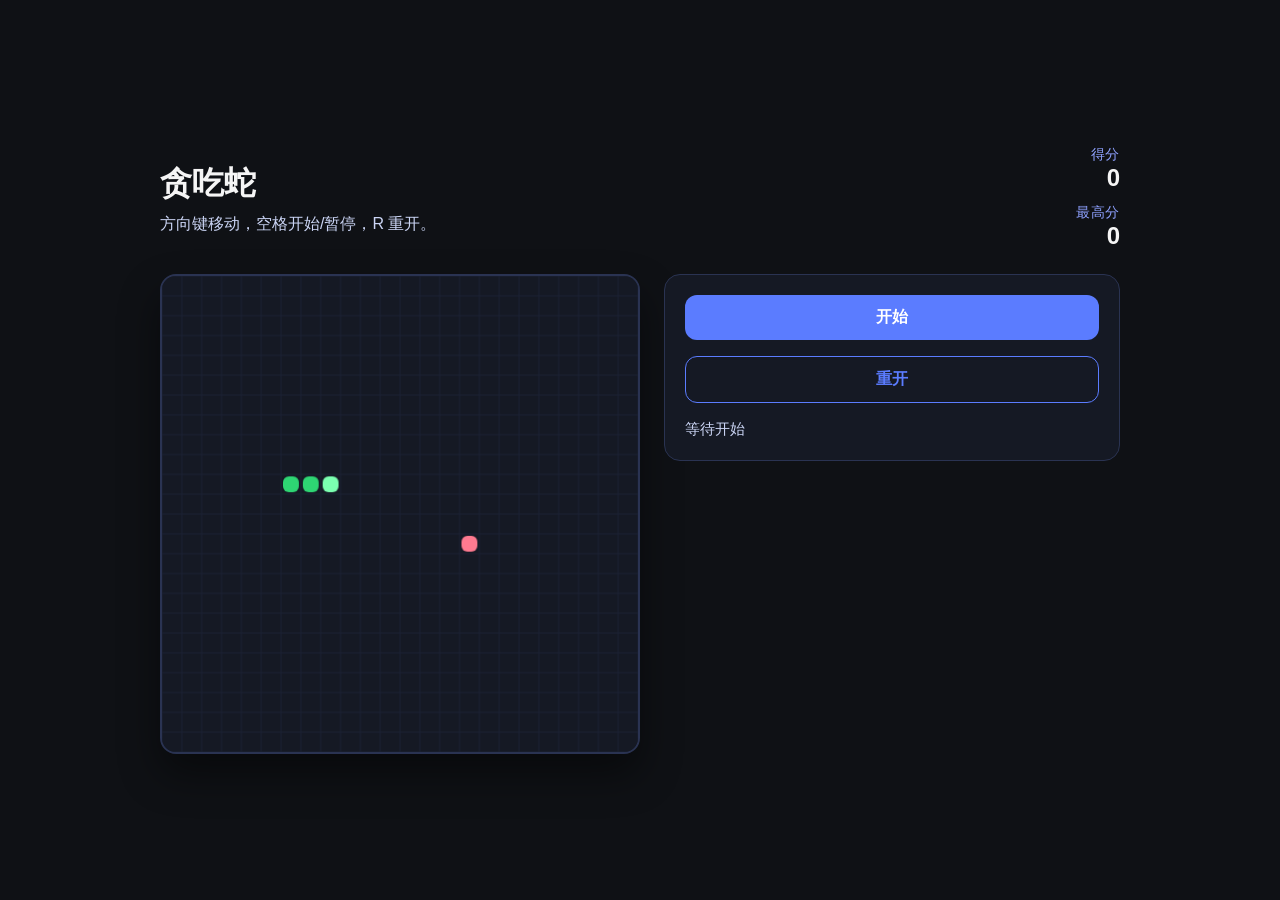
==== index.html @ 3a38789a "Add run instructions and persist best score" ====
<!DOCTYPE html>
<html lang="zh-CN">
<head>
  <meta charset="UTF-8" />
  <meta name="viewport" content="width=device-width, initial-scale=1.0" />
  <title>贪吃蛇</title>
  <link rel="stylesheet" href="styles.css" />
</head>
<body>
  <main class="app">
    <header class="app__header">
      <div>
        <h1>贪吃蛇</h1>
        <p>方向键移动，空格开始/暂停，R 重开。</p>
      </div>
      <div class="scoreboard">
        <div>
          <span class="label">得分</span>
          <span id="score" class="value">0</span>
        </div>
        <div>
          <span class="label">最高分</span>
          <span id="best" class="value">0</span>
        </div>
      </div>
    </header>

    <section class="game">
      <canvas id="board" width="480" height="480" aria-label="贪吃蛇棋盘"></canvas>
      <div class="panel">
        <button id="toggle" class="btn">开始</button>
        <button id="restart" class="btn btn--ghost">重开</button>
        <div class="status" id="status">等待开始</div>
      </div>
    </section>
  </main>

  <script src="script.js"></script>
</body>
</html>
---- styles.css ----
:root {
  color-scheme: light dark;
  font-family: "Segoe UI", "PingFang SC", "Hiragino Sans GB", "Microsoft YaHei", sans-serif;
  background: #0f1115;
  color: #f5f5f5;
}

* {
  box-sizing: border-box;
}

body {
  margin: 0;
  min-height: 100vh;
  display: flex;
  justify-content: center;
  align-items: center;
  padding: 32px 16px;
}

.app {
  width: min(960px, 100%);
  display: grid;
  gap: 24px;
}

.app__header {
  display: flex;
  flex-wrap: wrap;
  justify-content: space-between;
  gap: 16px;
  align-items: center;
}

.app__header h1 {
  margin: 0 0 8px;
  font-size: 2rem;
}

.app__header p {
  margin: 0;
  color: #cbd5f5;
}

.scoreboard {
  display: grid;
  gap: 12px;
  text-align: right;
}

.scoreboard .label {
  display: block;
  font-size: 0.85rem;
  color: #8ea1ff;
  letter-spacing: 0.05em;
}

.scoreboard .value {
  display: block;
  font-size: 1.5rem;
  font-weight: 700;
}

.game {
  display: grid;
  grid-template-columns: minmax(280px, 480px) minmax(180px, 1fr);
  gap: 24px;
  align-items: start;
}

#board {
  width: 100%;
  aspect-ratio: 1 / 1;
  background: #151924;
  border-radius: 16px;
  border: 2px solid #2a3352;
  box-shadow: 0 20px 40px rgba(0, 0, 0, 0.45);
}

.panel {
  display: grid;
  gap: 16px;
  padding: 20px;
  background: #151924;
  border-radius: 16px;
  border: 1px solid #2a3352;
}

.btn {
  padding: 12px 16px;
  font-size: 1rem;
  font-weight: 600;
  border-radius: 12px;
  border: none;
  background: #5b7cff;
  color: #fff;
  cursor: pointer;
  transition: transform 0.15s ease, box-shadow 0.15s ease;
}

.btn:hover {
  transform: translateY(-1px);
  box-shadow: 0 8px 16px rgba(91, 124, 255, 0.35);
}

.btn--ghost {
  background: transparent;
  border: 1px solid #5b7cff;
  color: #5b7cff;
}

.status {
  font-size: 0.95rem;
  color: #cbd5f5;
  min-height: 1.2rem;
}

@media (max-width: 720px) {
  .game {
    grid-template-columns: 1fr;
  }

  .scoreboard {
    text-align: left;
  }
}
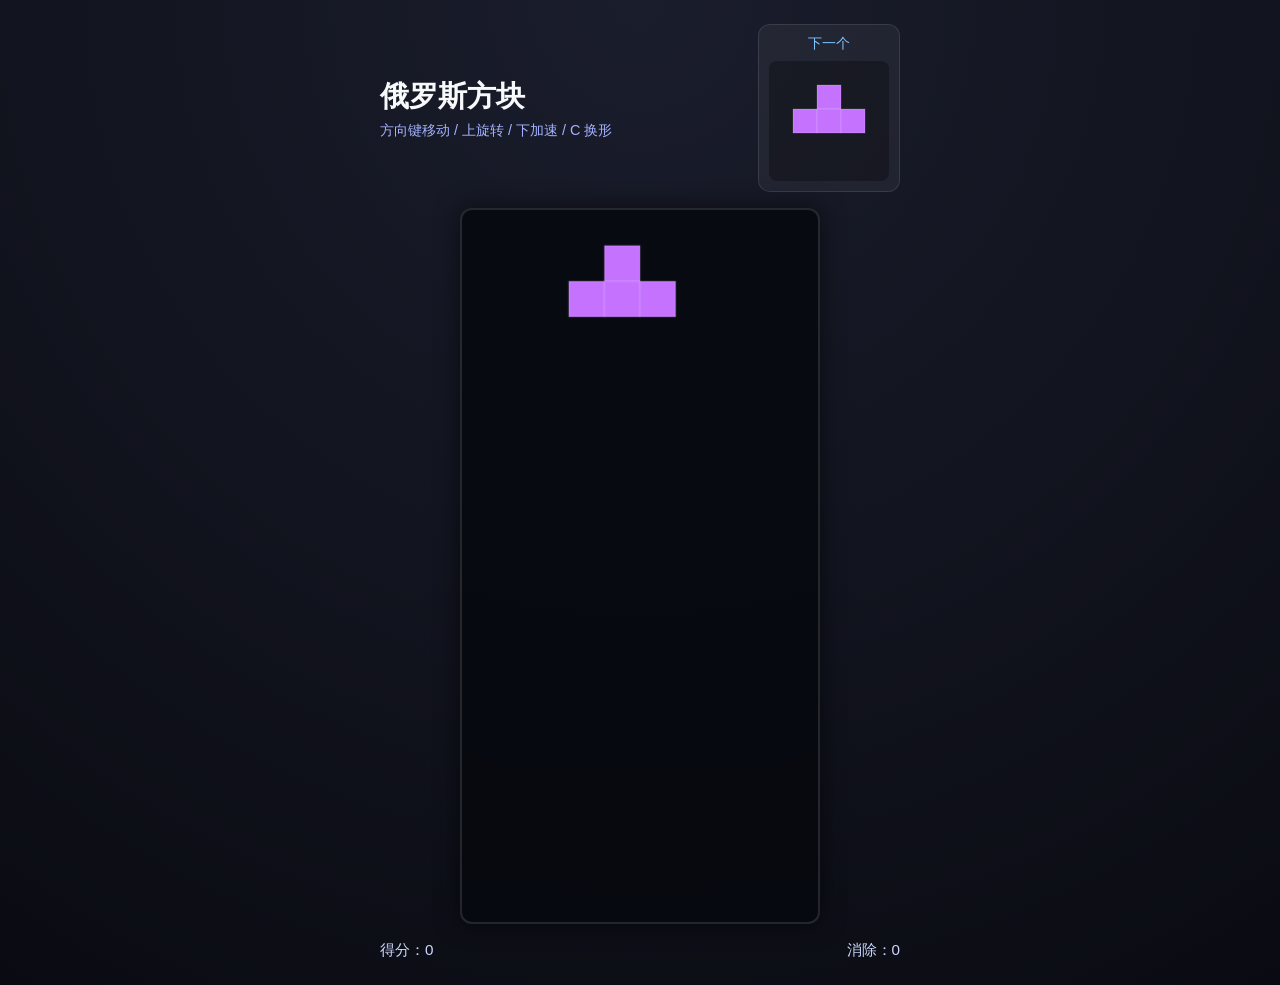
==== commit c585465e: "Add run instructions and helper script" ====
--- a/index.html
+++ b/index.html
@@ -1,40 +1,31 @@
-<!DOCTYPE html>
+<!doctype html>
 <html lang="zh-CN">
-<head>
-  <meta charset="UTF-8" />
-  <meta name="viewport" content="width=device-width, initial-scale=1.0" />
-  <title>贪吃蛇</title>
-  <link rel="stylesheet" href="styles.css" />
-</head>
-<body>
-  <main class="app">
-    <header class="app__header">
-      <div>
-        <h1>贪吃蛇</h1>
-        <p>方向键移动，空格开始/暂停，R 重开。</p>
-      </div>
-      <div class="scoreboard">
-        <div>
-          <span class="label">得分</span>
-          <span id="score" class="value">0</span>
-        </div>
-        <div>
-          <span class="label">最高分</span>
-          <span id="best" class="value">0</span>
-        </div>
-      </div>
-    </header>
-
-    <section class="game">
-      <canvas id="board" width="480" height="480" aria-label="贪吃蛇棋盘"></canvas>
-      <div class="panel">
-        <button id="toggle" class="btn">开始</button>
-        <button id="restart" class="btn btn--ghost">重开</button>
-        <div class="status" id="status">等待开始</div>
-      </div>
-    </section>
-  </main>
-
-  <script src="script.js"></script>
-</body>
+  <head>
+    <meta charset="UTF-8" />
+    <meta name="viewport" content="width=device-width, initial-scale=1.0" />
+    <title>俄罗斯方块</title>
+    <link rel="stylesheet" href="styles.css" />
+  </head>
+  <body>
+    <main class="app">
+      <section class="game">
+        <header class="hud">
+          <div>
+            <h1>俄罗斯方块</h1>
+            <p class="subtitle">方向键移动 / 上旋转 / 下加速 / C 换形</p>
+          </div>
+          <div class="panel">
+            <div class="panel__label">下一个</div>
+            <canvas id="next" width="120" height="120" aria-label="下一个方块"></canvas>
+          </div>
+        </header>
+        <canvas id="board" width="300" height="600" aria-label="俄罗斯方块棋盘"></canvas>
+        <footer class="status">
+          <div>得分：<span id="score">0</span></div>
+          <div>消除：<span id="lines">0</span></div>
+        </footer>
+      </section>
+    </main>
+    <script src="main.js"></script>
+  </body>
 </html>
--- a/styles.css
+++ b/styles.css
@@ -1,8 +1,8 @@
 :root {
-  color-scheme: light dark;
-  font-family: "Segoe UI", "PingFang SC", "Hiragino Sans GB", "Microsoft YaHei", sans-serif;
-  background: #0f1115;
-  color: #f5f5f5;
+  color-scheme: dark;
+  font-family: "Segoe UI", "PingFang SC", sans-serif;
+  background: #0d0f16;
+  color: #f8f9fb;
 }
 
 * {
@@ -13,114 +13,90 @@
   margin: 0;
   min-height: 100vh;
   display: flex;
+  align-items: center;
   justify-content: center;
-  align-items: center;
-  padding: 32px 16px;
+  background: radial-gradient(circle at top, #1a1d2c, #0a0b12);
 }
 
 .app {
-  width: min(960px, 100%);
-  display: grid;
-  gap: 24px;
-}
-
-.app__header {
+  width: min(900px, 92vw);
   display: flex;
-  flex-wrap: wrap;
-  justify-content: space-between;
-  gap: 16px;
-  align-items: center;
-}
-
-.app__header h1 {
-  margin: 0 0 8px;
-  font-size: 2rem;
-}
-
-.app__header p {
-  margin: 0;
-  color: #cbd5f5;
-}
-
-.scoreboard {
-  display: grid;
-  gap: 12px;
-  text-align: right;
-}
-
-.scoreboard .label {
-  display: block;
-  font-size: 0.85rem;
-  color: #8ea1ff;
-  letter-spacing: 0.05em;
-}
-
-.scoreboard .value {
-  display: block;
-  font-size: 1.5rem;
-  font-weight: 700;
+  justify-content: center;
+  padding: 24px;
 }
 
 .game {
   display: grid;
-  grid-template-columns: minmax(280px, 480px) minmax(180px, 1fr);
-  gap: 24px;
-  align-items: start;
+  gap: 16px;
+  width: min(520px, 100%);
+}
+
+.hud {
+  display: flex;
+  align-items: center;
+  justify-content: space-between;
+  gap: 16px;
+}
+
+h1 {
+  margin: 0 0 4px;
+  font-size: 1.8rem;
+}
+
+.subtitle {
+  margin: 0;
+  font-size: 0.9rem;
+  color: #a3b2ff;
+}
+
+.panel {
+  background: rgba(255, 255, 255, 0.05);
+  border: 1px solid rgba(255, 255, 255, 0.1);
+  border-radius: 12px;
+  padding: 10px;
+  text-align: center;
+  min-width: 140px;
+}
+
+.panel__label {
+  font-size: 0.85rem;
+  margin-bottom: 8px;
+  color: #7cc3ff;
 }
 
 #board {
   width: 100%;
-  aspect-ratio: 1 / 1;
-  background: #151924;
-  border-radius: 16px;
-  border: 2px solid #2a3352;
-  box-shadow: 0 20px 40px rgba(0, 0, 0, 0.45);
+  max-width: 360px;
+  justify-self: center;
+  background: rgba(7, 9, 15, 0.85);
+  border: 2px solid rgba(255, 255, 255, 0.12);
+  border-radius: 12px;
+  box-shadow: 0 0 25px rgba(0, 0, 0, 0.55);
 }
 
-.panel {
-  display: grid;
-  gap: 16px;
-  padding: 20px;
-  background: #151924;
-  border-radius: 16px;
-  border: 1px solid #2a3352;
-}
-
-.btn {
-  padding: 12px 16px;
-  font-size: 1rem;
-  font-weight: 600;
-  border-radius: 12px;
-  border: none;
-  background: #5b7cff;
-  color: #fff;
-  cursor: pointer;
-  transition: transform 0.15s ease, box-shadow 0.15s ease;
-}
-
-.btn:hover {
-  transform: translateY(-1px);
-  box-shadow: 0 8px 16px rgba(91, 124, 255, 0.35);
-}
-
-.btn--ghost {
-  background: transparent;
-  border: 1px solid #5b7cff;
-  color: #5b7cff;
+#next {
+  display: block;
+  margin: 0 auto;
+  background: rgba(0, 0, 0, 0.3);
+  border-radius: 8px;
 }
 
 .status {
+  display: flex;
+  justify-content: space-between;
   font-size: 0.95rem;
-  color: #cbd5f5;
-  min-height: 1.2rem;
+  color: #cdd7ff;
 }
 
-@media (max-width: 720px) {
-  .game {
-    grid-template-columns: 1fr;
+.flash {
+  animation: flash 0.25s ease-out;
+}
+
+@keyframes flash {
+  0% {
+    filter: brightness(1.8);
   }
-
-  .scoreboard {
-    text-align: left;
+  100% {
+    filter: brightness(1);
   }
 }
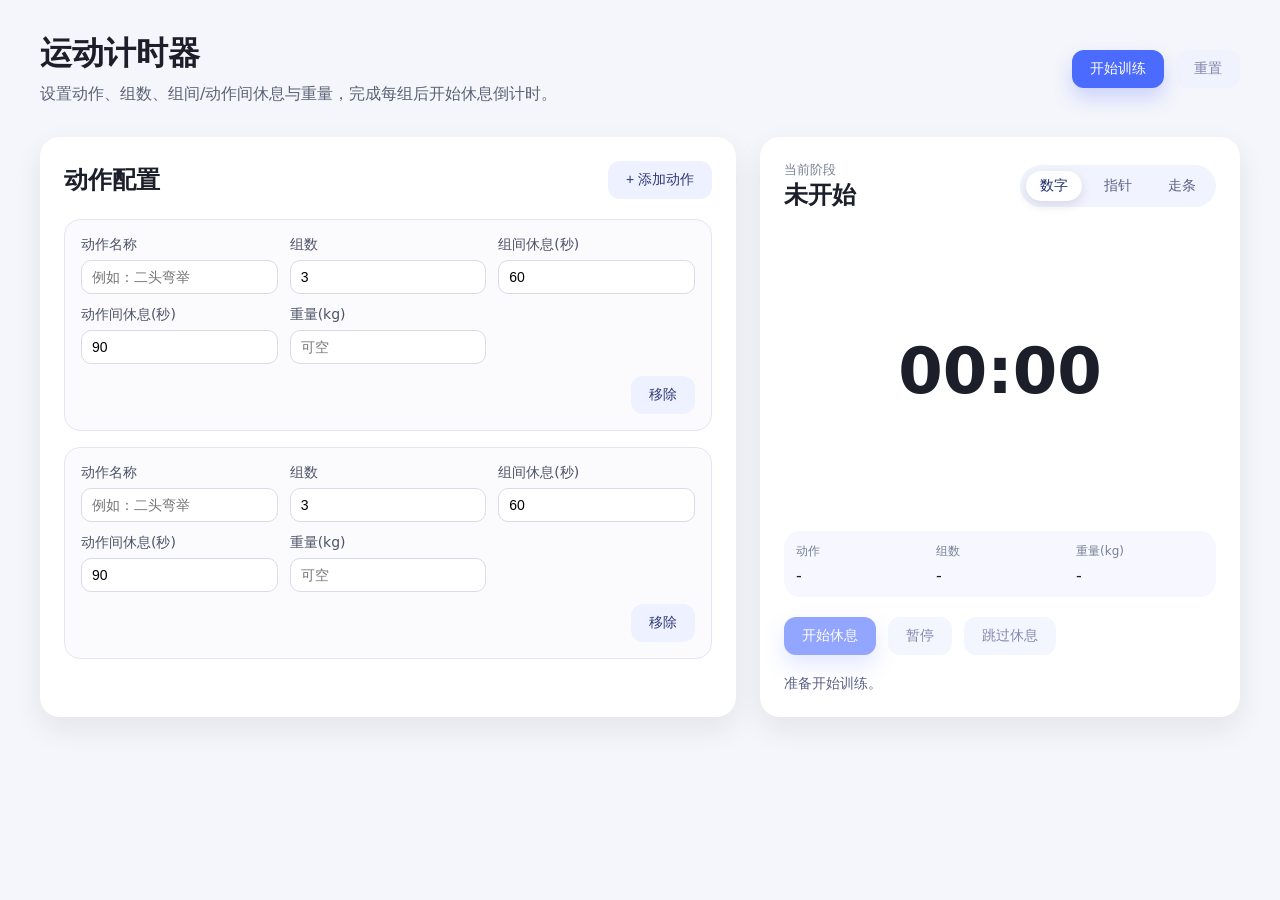
==== commit 54973b1c: "Add configurable workout timer UI" ====
--- a/index.html
+++ b/index.html
@@ -1,31 +1,119 @@
-<!doctype html>
+<!DOCTYPE html>
 <html lang="zh-CN">
-  <head>
-    <meta charset="UTF-8" />
-    <meta name="viewport" content="width=device-width, initial-scale=1.0" />
-    <title>俄罗斯方块</title>
-    <link rel="stylesheet" href="styles.css" />
-  </head>
-  <body>
-    <main class="app">
-      <section class="game">
-        <header class="hud">
+<head>
+  <meta charset="UTF-8" />
+  <meta name="viewport" content="width=device-width, initial-scale=1.0" />
+  <title>运动计时器</title>
+  <link rel="stylesheet" href="styles.css" />
+</head>
+<body>
+  <header class="app-header">
+    <div>
+      <h1>运动计时器</h1>
+      <p>设置动作、组数、组间/动作间休息与重量，完成每组后开始休息倒计时。</p>
+    </div>
+    <div class="session-actions">
+      <button id="startSession" class="primary">开始训练</button>
+      <button id="resetSession" class="ghost" disabled>重置</button>
+    </div>
+  </header>
+
+  <main class="layout">
+    <section class="config-panel">
+      <div class="panel-header">
+        <h2>动作配置</h2>
+        <button id="addExercise" class="ghost">+ 添加动作</button>
+      </div>
+      <div id="exerciseList" class="exercise-list"></div>
+    </section>
+
+    <section class="timer-panel">
+      <div class="status-card">
+        <div class="status-header">
           <div>
-            <h1>俄罗斯方块</h1>
-            <p class="subtitle">方向键移动 / 上旋转 / 下加速 / C 换形</p>
+            <p class="status-label">当前阶段</p>
+            <h2 id="phaseLabel">未开始</h2>
           </div>
-          <div class="panel">
-            <div class="panel__label">下一个</div>
-            <canvas id="next" width="120" height="120" aria-label="下一个方块"></canvas>
+          <div class="style-toggle">
+            <button class="style-btn active" data-style="numeric">数字</button>
+            <button class="style-btn" data-style="pointer">指针</button>
+            <button class="style-btn" data-style="ring">走条</button>
           </div>
-        </header>
-        <canvas id="board" width="300" height="600" aria-label="俄罗斯方块棋盘"></canvas>
-        <footer class="status">
-          <div>得分：<span id="score">0</span></div>
-          <div>消除：<span id="lines">0</span></div>
-        </footer>
-      </section>
-    </main>
-    <script src="main.js"></script>
-  </body>
+        </div>
+        <div class="timer-display">
+          <div id="numericTimer" class="timer-face numeric active">
+            <span id="timeText">00:00</span>
+          </div>
+          <div id="pointerTimer" class="timer-face pointer">
+            <svg viewBox="0 0 240 240" aria-hidden="true">
+              <circle cx="120" cy="120" r="100" class="dial" />
+              <line x1="120" y1="120" x2="120" y2="30" class="hand" />
+              <circle cx="120" cy="120" r="6" class="center" />
+            </svg>
+            <span class="timer-caption" id="pointerLabel">00:00</span>
+          </div>
+          <div id="ringTimer" class="timer-face ring">
+            <svg viewBox="0 0 240 240" aria-hidden="true">
+              <circle cx="120" cy="120" r="100" class="ring-track" />
+              <circle cx="120" cy="120" r="100" class="ring-progress" />
+            </svg>
+            <span class="timer-caption" id="ringLabel">00:00</span>
+          </div>
+        </div>
+        <div class="status-meta">
+          <div>
+            <p class="meta-label">动作</p>
+            <p id="exerciseName">-</p>
+          </div>
+          <div>
+            <p class="meta-label">组数</p>
+            <p id="setCount">-</p>
+          </div>
+          <div>
+            <p class="meta-label">重量(kg)</p>
+            <p id="weightValue">-</p>
+          </div>
+        </div>
+        <div class="controls">
+          <button id="actionButton" class="primary" disabled>开始休息</button>
+          <button id="pauseButton" class="ghost" disabled>暂停</button>
+          <button id="skipButton" class="ghost" disabled>跳过休息</button>
+        </div>
+        <p id="nextHint" class="next-hint">准备开始训练。</p>
+      </div>
+    </section>
+  </main>
+
+  <template id="exerciseTemplate">
+    <article class="exercise-card">
+      <div class="exercise-row">
+        <label>
+          动作名称
+          <input type="text" class="exercise-name" placeholder="例如：二头弯举" />
+        </label>
+        <label>
+          组数
+          <input type="number" class="exercise-sets" min="1" value="3" />
+        </label>
+        <label>
+          组间休息(秒)
+          <input type="number" class="exercise-rest-set" min="0" value="60" />
+        </label>
+        <label>
+          动作间休息(秒)
+          <input type="number" class="exercise-rest-exercise" min="0" value="90" />
+        </label>
+        <label>
+          重量(kg)
+          <input type="number" class="exercise-weight" min="0" step="0.5" placeholder="可空" />
+        </label>
+      </div>
+      <div class="exercise-actions">
+        <button class="ghost remove-exercise">移除</button>
+      </div>
+    </article>
+  </template>
+
+  <script src="app.js"></script>
+</body>
 </html>
--- a/styles.css
+++ b/styles.css
@@ -1,102 +1,282 @@
 :root {
-  color-scheme: dark;
-  font-family: "Segoe UI", "PingFang SC", sans-serif;
-  background: #0d0f16;
-  color: #f8f9fb;
+  color-scheme: light;
+  font-family: "Inter", "Noto Sans SC", system-ui, sans-serif;
+  background: #f5f6fb;
+  color: #1c1f2a;
 }
 
 * {
   box-sizing: border-box;
+  margin: 0;
+  padding: 0;
 }
 
 body {
-  margin: 0;
   min-height: 100vh;
+}
+
+.app-header {
+  display: flex;
+  justify-content: space-between;
+  align-items: center;
+  gap: 24px;
+  padding: 32px 40px 16px;
+}
+
+.app-header h1 {
+  font-size: 32px;
+  margin-bottom: 8px;
+}
+
+.app-header p {
+  color: #5b6275;
+}
+
+.session-actions {
+  display: flex;
+  gap: 12px;
+}
+
+.layout {
+  display: grid;
+  grid-template-columns: minmax(320px, 1fr) minmax(360px, 480px);
+  gap: 24px;
+  padding: 16px 40px 40px;
+}
+
+.config-panel,
+.timer-panel {
+  background: #ffffff;
+  border-radius: 20px;
+  padding: 24px;
+  box-shadow: 0 12px 30px rgba(15, 23, 42, 0.08);
+}
+
+.panel-header {
+  display: flex;
+  justify-content: space-between;
+  align-items: center;
+  margin-bottom: 20px;
+}
+
+.exercise-list {
+  display: grid;
+  gap: 16px;
+}
+
+.exercise-card {
+  border: 1px solid #e3e6f1;
+  border-radius: 16px;
+  padding: 16px;
+  background: #fbfbfe;
+}
+
+.exercise-row {
+  display: grid;
+  grid-template-columns: repeat(auto-fit, minmax(150px, 1fr));
+  gap: 12px;
+}
+
+label {
+  display: flex;
+  flex-direction: column;
+  gap: 6px;
+  font-size: 14px;
+  color: #4d5366;
+}
+
+input {
+  border: 1px solid #d8dbe8;
+  border-radius: 10px;
+  padding: 8px 10px;
+  font-size: 14px;
+  background: #fff;
+}
+
+.exercise-actions {
+  display: flex;
+  justify-content: flex-end;
+  margin-top: 12px;
+}
+
+button {
+  border: none;
+  border-radius: 12px;
+  padding: 10px 18px;
+  font-size: 14px;
+  cursor: pointer;
+  transition: transform 0.2s ease, box-shadow 0.2s ease;
+}
+
+button:disabled {
+  cursor: not-allowed;
+  opacity: 0.6;
+}
+
+button.primary {
+  background: #4b6bff;
+  color: #fff;
+  box-shadow: 0 10px 20px rgba(75, 107, 255, 0.25);
+}
+
+button.ghost {
+  background: #eef1ff;
+  color: #2f3a72;
+}
+
+button:hover:not(:disabled) {
+  transform: translateY(-1px);
+}
+
+.status-card {
+  display: flex;
+  flex-direction: column;
+  gap: 20px;
+}
+
+.status-header {
+  display: flex;
+  justify-content: space-between;
+  align-items: center;
+  gap: 16px;
+}
+
+.status-label {
+  font-size: 13px;
+  color: #7a8196;
+}
+
+.style-toggle {
+  display: flex;
+  gap: 8px;
+  background: #f1f3ff;
+  padding: 6px;
+  border-radius: 999px;
+}
+
+.style-btn {
+  background: transparent;
+  color: #5c6284;
+  padding: 6px 14px;
+  border-radius: 999px;
+}
+
+.style-btn.active {
+  background: #ffffff;
+  color: #1b2a6d;
+  box-shadow: 0 4px 12px rgba(15, 23, 42, 0.12);
+}
+
+.timer-display {
+  position: relative;
+  height: 280px;
   display: flex;
   align-items: center;
   justify-content: center;
-  background: radial-gradient(circle at top, #1a1d2c, #0a0b12);
-}
-
-.app {
-  width: min(900px, 92vw);
-  display: flex;
+}
+
+.timer-face {
+  position: absolute;
+  inset: 0;
+  display: flex;
+  align-items: center;
   justify-content: center;
-  padding: 24px;
-}
-
-.game {
-  display: grid;
-  gap: 16px;
-  width: min(520px, 100%);
-}
-
-.hud {
-  display: flex;
-  align-items: center;
-  justify-content: space-between;
-  gap: 16px;
-}
-
-h1 {
-  margin: 0 0 4px;
-  font-size: 1.8rem;
-}
-
-.subtitle {
-  margin: 0;
-  font-size: 0.9rem;
-  color: #a3b2ff;
-}
-
-.panel {
-  background: rgba(255, 255, 255, 0.05);
-  border: 1px solid rgba(255, 255, 255, 0.1);
-  border-radius: 12px;
-  padding: 10px;
-  text-align: center;
-  min-width: 140px;
-}
-
-.panel__label {
-  font-size: 0.85rem;
-  margin-bottom: 8px;
-  color: #7cc3ff;
-}
-
-#board {
-  width: 100%;
-  max-width: 360px;
-  justify-self: center;
-  background: rgba(7, 9, 15, 0.85);
-  border: 2px solid rgba(255, 255, 255, 0.12);
-  border-radius: 12px;
-  box-shadow: 0 0 25px rgba(0, 0, 0, 0.55);
-}
-
-#next {
-  display: block;
-  margin: 0 auto;
-  background: rgba(0, 0, 0, 0.3);
-  border-radius: 8px;
-}
-
-.status {
-  display: flex;
-  justify-content: space-between;
-  font-size: 0.95rem;
-  color: #cdd7ff;
-}
-
-.flash {
-  animation: flash 0.25s ease-out;
-}
-
-@keyframes flash {
-  0% {
-    filter: brightness(1.8);
+  opacity: 0;
+  pointer-events: none;
+  transition: opacity 0.2s ease;
+}
+
+.timer-face.active {
+  opacity: 1;
+  pointer-events: auto;
+}
+
+.numeric span {
+  font-size: 64px;
+  font-weight: 700;
+}
+
+.pointer svg,
+.ring svg {
+  width: 240px;
+  height: 240px;
+}
+
+.pointer .dial {
+  fill: none;
+  stroke: #dfe3f5;
+  stroke-width: 8;
+}
+
+.pointer .hand {
+  stroke: #4b6bff;
+  stroke-linecap: round;
+  stroke-width: 8;
+  transform-origin: 120px 120px;
+  transition: transform 0.2s ease;
+}
+
+.pointer .center {
+  fill: #1c1f2a;
+}
+
+.timer-caption {
+  position: absolute;
+  font-size: 32px;
+  font-weight: 600;
+  color: #1c1f2a;
+}
+
+.ring .ring-track {
+  fill: none;
+  stroke: #e4e7f6;
+  stroke-width: 12;
+}
+
+.ring .ring-progress {
+  fill: none;
+  stroke: #4b6bff;
+  stroke-width: 12;
+  stroke-linecap: round;
+  stroke-dasharray: 628;
+  stroke-dashoffset: 628;
+  transform: rotate(-90deg);
+  transform-origin: 120px 120px;
+  transition: stroke-dashoffset 0.2s ease;
+}
+
+.status-meta {
+  display: grid;
+  grid-template-columns: repeat(3, 1fr);
+  gap: 12px;
+  background: #f7f8ff;
+  border-radius: 16px;
+  padding: 12px;
+}
+
+.meta-label {
+  font-size: 12px;
+  color: #7a8196;
+  margin-bottom: 6px;
+}
+
+.controls {
+  display: flex;
+  gap: 12px;
+}
+
+.next-hint {
+  color: #5c6284;
+  font-size: 14px;
+}
+
+@media (max-width: 960px) {
+  .layout {
+    grid-template-columns: 1fr;
   }
-  100% {
-    filter: brightness(1);
+
+  .app-header {
+    flex-direction: column;
+    align-items: flex-start;
   }
 }
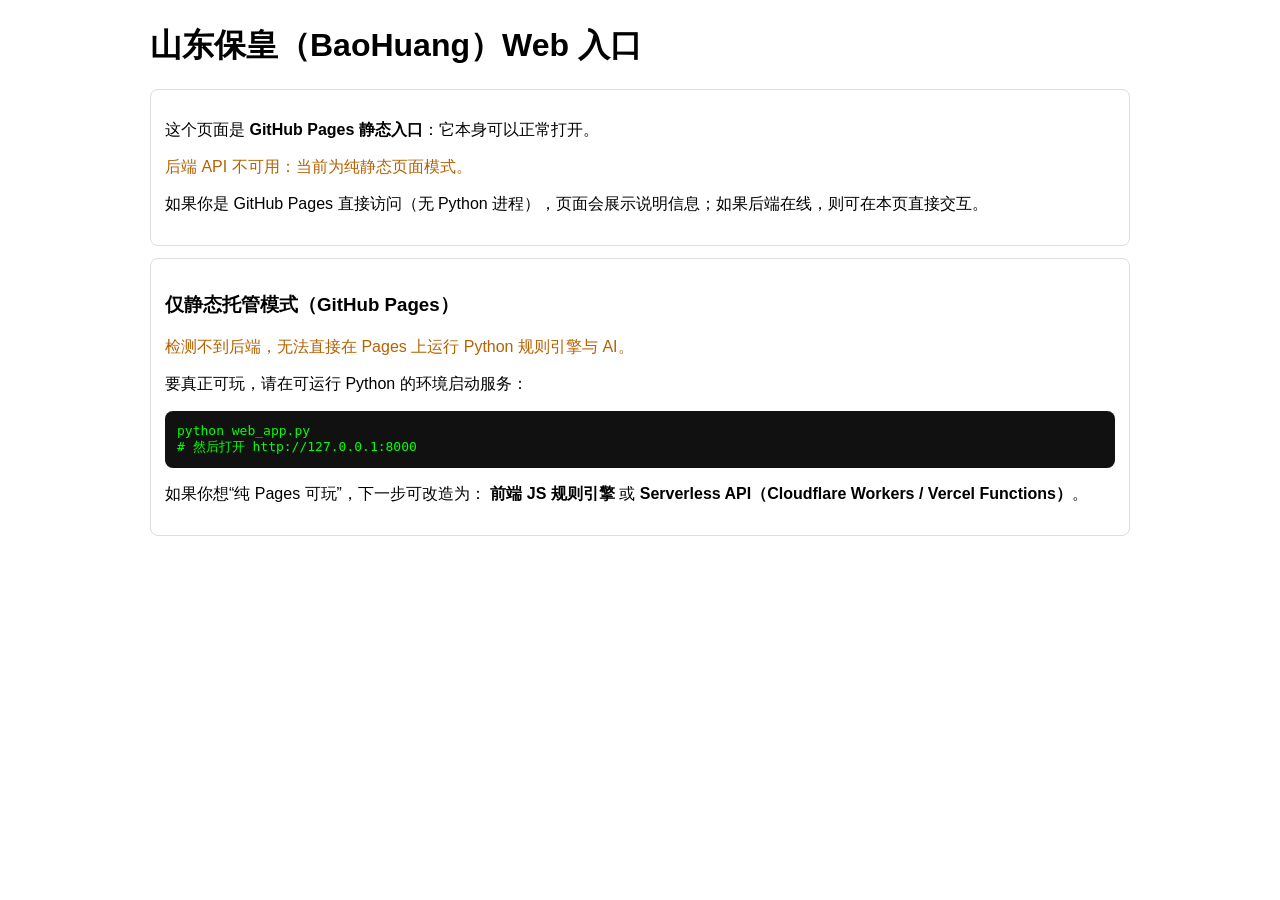
==== commit beefbd3e: "Add GitHub Pages compatible web entry page" ====
--- a/index.html
+++ b/index.html
@@ -1,119 +1,150 @@
-<!DOCTYPE html>
+<!doctype html>
 <html lang="zh-CN">
 <head>
   <meta charset="UTF-8" />
   <meta name="viewport" content="width=device-width, initial-scale=1.0" />
-  <title>运动计时器</title>
-  <link rel="stylesheet" href="styles.css" />
+  <title>山东保皇 - Web 入口</title>
+  <style>
+    body { font-family: Arial, sans-serif; max-width: 980px; margin: 24px auto; padding: 0 16px; }
+    .card { border: 1px solid #ddd; border-radius: 8px; padding: 14px; margin-bottom: 12px; }
+    .ok { color: #0a7d1c; }
+    .warn { color: #b56200; }
+    .err { color: #b50000; }
+    pre { background: #111; color: #0f0; padding: 12px; border-radius: 8px; max-height: 260px; overflow: auto; }
+    code { background: #f3f3f3; padding: 2px 6px; border-radius: 4px; }
+    button { margin-right: 8px; }
+    input { width: 220px; }
+  </style>
 </head>
 <body>
-  <header class="app-header">
-    <div>
-      <h1>运动计时器</h1>
-      <p>设置动作、组数、组间/动作间休息与重量，完成每组后开始休息倒计时。</p>
-    </div>
-    <div class="session-actions">
-      <button id="startSession" class="primary">开始训练</button>
-      <button id="resetSession" class="ghost" disabled>重置</button>
-    </div>
-  </header>
+  <h1>山东保皇（BaoHuang）Web 入口</h1>
 
-  <main class="layout">
-    <section class="config-panel">
-      <div class="panel-header">
-        <h2>动作配置</h2>
-        <button id="addExercise" class="ghost">+ 添加动作</button>
-      </div>
-      <div id="exerciseList" class="exercise-list"></div>
-    </section>
+  <div class="card">
+    <p>这个页面是 <b>GitHub Pages 静态入口</b>：它本身可以正常打开。</p>
+    <p id="backend-status" class="warn">正在检测后端 API (<code>/api/state</code>) ...</p>
+    <p>如果你是 GitHub Pages 直接访问（无 Python 进程），页面会展示说明信息；如果后端在线，则可在本页直接交互。</p>
+  </div>
 
-    <section class="timer-panel">
-      <div class="status-card">
-        <div class="status-header">
-          <div>
-            <p class="status-label">当前阶段</p>
-            <h2 id="phaseLabel">未开始</h2>
-          </div>
-          <div class="style-toggle">
-            <button class="style-btn active" data-style="numeric">数字</button>
-            <button class="style-btn" data-style="pointer">指针</button>
-            <button class="style-btn" data-style="ring">走条</button>
-          </div>
-        </div>
-        <div class="timer-display">
-          <div id="numericTimer" class="timer-face numeric active">
-            <span id="timeText">00:00</span>
-          </div>
-          <div id="pointerTimer" class="timer-face pointer">
-            <svg viewBox="0 0 240 240" aria-hidden="true">
-              <circle cx="120" cy="120" r="100" class="dial" />
-              <line x1="120" y1="120" x2="120" y2="30" class="hand" />
-              <circle cx="120" cy="120" r="6" class="center" />
-            </svg>
-            <span class="timer-caption" id="pointerLabel">00:00</span>
-          </div>
-          <div id="ringTimer" class="timer-face ring">
-            <svg viewBox="0 0 240 240" aria-hidden="true">
-              <circle cx="120" cy="120" r="100" class="ring-track" />
-              <circle cx="120" cy="120" r="100" class="ring-progress" />
-            </svg>
-            <span class="timer-caption" id="ringLabel">00:00</span>
-          </div>
-        </div>
-        <div class="status-meta">
-          <div>
-            <p class="meta-label">动作</p>
-            <p id="exerciseName">-</p>
-          </div>
-          <div>
-            <p class="meta-label">组数</p>
-            <p id="setCount">-</p>
-          </div>
-          <div>
-            <p class="meta-label">重量(kg)</p>
-            <p id="weightValue">-</p>
-          </div>
-        </div>
-        <div class="controls">
-          <button id="actionButton" class="primary" disabled>开始休息</button>
-          <button id="pauseButton" class="ghost" disabled>暂停</button>
-          <button id="skipButton" class="ghost" disabled>跳过休息</button>
-        </div>
-        <p id="nextHint" class="next-hint">准备开始训练。</p>
-      </div>
-    </section>
-  </main>
+  <div id="game-panel" class="card" style="display:none;">
+    <h3>游戏面板（后端在线）</h3>
+    <p id="meta"></p>
+    <p id="table"></p>
+    <p id="counts"></p>
+    <p><b>你的手牌：</b></p>
+    <div id="hand"></div>
+    <p style="margin-top:10px;">
+      <input id="indexes" placeholder="例如: 0 1 2 或 0,1" />
+      <button id="play-btn">出牌</button>
+      <button id="pass-btn">过牌</button>
+      <button id="new-btn">新局</button>
+      <button id="refresh-btn">刷新</button>
+    </p>
+    <p id="action-msg"></p>
+    <pre id="logs"></pre>
+  </div>
 
-  <template id="exerciseTemplate">
-    <article class="exercise-card">
-      <div class="exercise-row">
-        <label>
-          动作名称
-          <input type="text" class="exercise-name" placeholder="例如：二头弯举" />
-        </label>
-        <label>
-          组数
-          <input type="number" class="exercise-sets" min="1" value="3" />
-        </label>
-        <label>
-          组间休息(秒)
-          <input type="number" class="exercise-rest-set" min="0" value="60" />
-        </label>
-        <label>
-          动作间休息(秒)
-          <input type="number" class="exercise-rest-exercise" min="0" value="90" />
-        </label>
-        <label>
-          重量(kg)
-          <input type="number" class="exercise-weight" min="0" step="0.5" placeholder="可空" />
-        </label>
-      </div>
-      <div class="exercise-actions">
-        <button class="ghost remove-exercise">移除</button>
-      </div>
-    </article>
-  </template>
+  <div id="offline-panel" class="card" style="display:none;">
+    <h3>仅静态托管模式（GitHub Pages）</h3>
+    <p class="warn">检测不到后端，无法直接在 Pages 上运行 Python 规则引擎与 AI。</p>
+    <p>要真正可玩，请在可运行 Python 的环境启动服务：</p>
+    <pre>python web_app.py
+# 然后打开 http://127.0.0.1:8000</pre>
+    <p>如果你想“纯 Pages 可玩”，下一步可改造为：
+      <b>前端 JS 规则引擎</b> 或 <b>Serverless API（Cloudflare Workers / Vercel Functions）</b>。</p>
+  </div>
 
-  <script src="app.js"></script>
+<script>
+const statusEl = document.getElementById('backend-status');
+const gamePanel = document.getElementById('game-panel');
+const offlinePanel = document.getElementById('offline-panel');
+const metaEl = document.getElementById('meta');
+const tableEl = document.getElementById('table');
+const countsEl = document.getElementById('counts');
+const handEl = document.getElementById('hand');
+const logsEl = document.getElementById('logs');
+const actionMsg = document.getElementById('action-msg');
+
+async function fetchState() {
+  const res = await fetch('./api/state', { cache: 'no-store' });
+  if (!res.ok) throw new Error('api unavailable');
+  return res.json();
+}
+
+function render(vm) {
+  metaEl.textContent = `皇帝: P${vm.emperor} | 侍卫: ${vm.guard} | 当前轮到: P${vm.turn}`;
+  tableEl.textContent = `桌面待压牌: ${vm.last_play} | 当前领出: ${vm.leader}`;
+  countsEl.textContent = `你的手牌: ${vm.my_hand_count} 张 | AI 手牌数: ${JSON.stringify(vm.ai_hand_counts)} | 完成名次: ${JSON.stringify(vm.finish_order)}`;
+  handEl.textContent = vm.my_hand.join('  ');
+  logsEl.textContent = (vm.logs || []).join('\n');
+  if (vm.result) {
+    actionMsg.textContent = `对局结束：${vm.result.winner}，${vm.result.explanation}`;
+  }
+}
+
+async function postForm(path, data) {
+  const body = new URLSearchParams(data);
+  await fetch(path, { method: 'POST', headers: { 'Content-Type': 'application/x-www-form-urlencoded' }, body });
+}
+
+document.getElementById('play-btn').onclick = async () => {
+  try {
+    await postForm('./action', { action: 'play', indexes: document.getElementById('indexes').value || '' });
+    const vm = await fetchState();
+    actionMsg.textContent = '已提交出牌';
+    render(vm);
+  } catch (e) {
+    actionMsg.textContent = '出牌失败：后端不可用或参数非法';
+    actionMsg.className = 'err';
+  }
+};
+
+document.getElementById('pass-btn').onclick = async () => {
+  try {
+    await postForm('./action', { action: 'pass', indexes: '' });
+    const vm = await fetchState();
+    actionMsg.textContent = '已提交过牌';
+    render(vm);
+  } catch (e) {
+    actionMsg.textContent = '过牌失败：后端不可用';
+    actionMsg.className = 'err';
+  }
+};
+
+document.getElementById('new-btn').onclick = async () => {
+  try {
+    await postForm('./new', {});
+    const vm = await fetchState();
+    actionMsg.textContent = '已新开一局';
+    render(vm);
+  } catch (e) {
+    actionMsg.textContent = '新局失败：后端不可用';
+    actionMsg.className = 'err';
+  }
+};
+
+document.getElementById('refresh-btn').onclick = async () => {
+  try {
+    const vm = await fetchState();
+    render(vm);
+  } catch (e) {
+    actionMsg.textContent = '刷新失败：后端不可用';
+    actionMsg.className = 'err';
+  }
+};
+
+(async function init() {
+  try {
+    const vm = await fetchState();
+    statusEl.textContent = '后端 API 在线，可在本页游玩。';
+    statusEl.className = 'ok';
+    gamePanel.style.display = 'block';
+    render(vm);
+  } catch {
+    statusEl.textContent = '后端 API 不可用：当前为纯静态页面模式。';
+    statusEl.className = 'warn';
+    offlinePanel.style.display = 'block';
+  }
+})();
+</script>
 </body>
 </html>
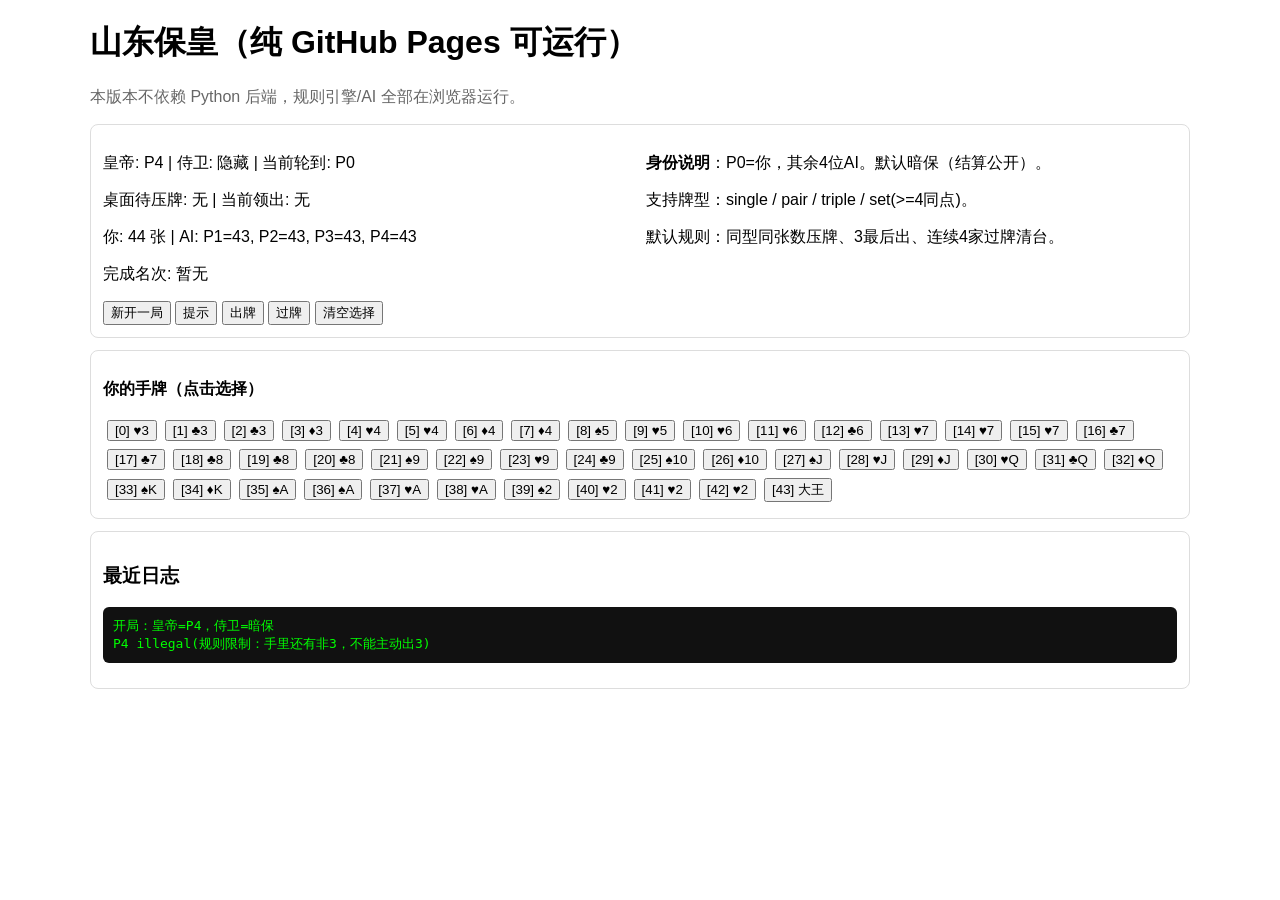
==== commit b9446ab4: "Make BaoHuang fully playable on pure GitHub Pages" ====
--- a/index.html
+++ b/index.html
@@ -3,148 +3,56 @@
 <head>
   <meta charset="UTF-8" />
   <meta name="viewport" content="width=device-width, initial-scale=1.0" />
-  <title>山东保皇 - Web 入口</title>
+  <title>山东保皇 - 纯 GitHub Pages 版</title>
   <style>
-    body { font-family: Arial, sans-serif; max-width: 980px; margin: 24px auto; padding: 0 16px; }
-    .card { border: 1px solid #ddd; border-radius: 8px; padding: 14px; margin-bottom: 12px; }
-    .ok { color: #0a7d1c; }
-    .warn { color: #b56200; }
-    .err { color: #b50000; }
-    pre { background: #111; color: #0f0; padding: 12px; border-radius: 8px; max-height: 260px; overflow: auto; }
-    code { background: #f3f3f3; padding: 2px 6px; border-radius: 4px; }
-    button { margin-right: 8px; }
-    input { width: 220px; }
+    body { font-family: Arial, sans-serif; max-width: 1100px; margin: 20px auto; padding: 0 12px; }
+    .card { border: 1px solid #ddd; border-radius: 8px; padding: 12px; margin-bottom: 12px; }
+    .row { display: flex; gap: 12px; flex-wrap: wrap; }
+    .col { flex: 1 1 360px; }
+    .muted { color: #666; }
+    .warn { color: #b25d00; }
+    .ok { color: #087a20; }
+    .err { color: #b30000; }
+    #hand button { margin: 4px; }
+    #hand button.selected { background: #2d6cdf; color: #fff; }
+    pre { background: #111; color: #0f0; padding: 10px; max-height: 280px; overflow: auto; border-radius: 6px; }
   </style>
 </head>
 <body>
-  <h1>山东保皇（BaoHuang）Web 入口</h1>
+  <h1>山东保皇（纯 GitHub Pages 可运行）</h1>
+  <p class="muted">本版本不依赖 Python 后端，规则引擎/AI 全部在浏览器运行。</p>
+
+  <div class="card row">
+    <div class="col">
+      <p id="meta"></p>
+      <p id="table"></p>
+      <p id="counts"></p>
+      <p id="finish"></p>
+      <p id="result" class="ok"></p>
+      <p id="msg" class="warn"></p>
+      <button id="new-game">新开一局</button>
+      <button id="hint">提示</button>
+      <button id="play">出牌</button>
+      <button id="pass">过牌</button>
+      <button id="clear">清空选择</button>
+    </div>
+    <div class="col">
+      <p><b>身份说明</b>：P0=你，其余4位AI。默认暗保（结算公开）。</p>
+      <p>支持牌型：single / pair / triple / set(>=4同点)。</p>
+      <p>默认规则：同型同张数压牌、3最后出、连续4家过牌清台。</p>
+    </div>
+  </div>
 
   <div class="card">
-    <p>这个页面是 <b>GitHub Pages 静态入口</b>：它本身可以正常打开。</p>
-    <p id="backend-status" class="warn">正在检测后端 API (<code>/api/state</code>) ...</p>
-    <p>如果你是 GitHub Pages 直接访问（无 Python 进程），页面会展示说明信息；如果后端在线，则可在本页直接交互。</p>
+    <p><b>你的手牌（点击选择）</b></p>
+    <div id="hand"></div>
   </div>
 
-  <div id="game-panel" class="card" style="display:none;">
-    <h3>游戏面板（后端在线）</h3>
-    <p id="meta"></p>
-    <p id="table"></p>
-    <p id="counts"></p>
-    <p><b>你的手牌：</b></p>
-    <div id="hand"></div>
-    <p style="margin-top:10px;">
-      <input id="indexes" placeholder="例如: 0 1 2 或 0,1" />
-      <button id="play-btn">出牌</button>
-      <button id="pass-btn">过牌</button>
-      <button id="new-btn">新局</button>
-      <button id="refresh-btn">刷新</button>
-    </p>
-    <p id="action-msg"></p>
+  <div class="card">
+    <h3>最近日志</h3>
     <pre id="logs"></pre>
   </div>
 
-  <div id="offline-panel" class="card" style="display:none;">
-    <h3>仅静态托管模式（GitHub Pages）</h3>
-    <p class="warn">检测不到后端，无法直接在 Pages 上运行 Python 规则引擎与 AI。</p>
-    <p>要真正可玩，请在可运行 Python 的环境启动服务：</p>
-    <pre>python web_app.py
-# 然后打开 http://127.0.0.1:8000</pre>
-    <p>如果你想“纯 Pages 可玩”，下一步可改造为：
-      <b>前端 JS 规则引擎</b> 或 <b>Serverless API（Cloudflare Workers / Vercel Functions）</b>。</p>
-  </div>
-
-<script>
-const statusEl = document.getElementById('backend-status');
-const gamePanel = document.getElementById('game-panel');
-const offlinePanel = document.getElementById('offline-panel');
-const metaEl = document.getElementById('meta');
-const tableEl = document.getElementById('table');
-const countsEl = document.getElementById('counts');
-const handEl = document.getElementById('hand');
-const logsEl = document.getElementById('logs');
-const actionMsg = document.getElementById('action-msg');
-
-async function fetchState() {
-  const res = await fetch('./api/state', { cache: 'no-store' });
-  if (!res.ok) throw new Error('api unavailable');
-  return res.json();
-}
-
-function render(vm) {
-  metaEl.textContent = `皇帝: P${vm.emperor} | 侍卫: ${vm.guard} | 当前轮到: P${vm.turn}`;
-  tableEl.textContent = `桌面待压牌: ${vm.last_play} | 当前领出: ${vm.leader}`;
-  countsEl.textContent = `你的手牌: ${vm.my_hand_count} 张 | AI 手牌数: ${JSON.stringify(vm.ai_hand_counts)} | 完成名次: ${JSON.stringify(vm.finish_order)}`;
-  handEl.textContent = vm.my_hand.join('  ');
-  logsEl.textContent = (vm.logs || []).join('\n');
-  if (vm.result) {
-    actionMsg.textContent = `对局结束：${vm.result.winner}，${vm.result.explanation}`;
-  }
-}
-
-async function postForm(path, data) {
-  const body = new URLSearchParams(data);
-  await fetch(path, { method: 'POST', headers: { 'Content-Type': 'application/x-www-form-urlencoded' }, body });
-}
-
-document.getElementById('play-btn').onclick = async () => {
-  try {
-    await postForm('./action', { action: 'play', indexes: document.getElementById('indexes').value || '' });
-    const vm = await fetchState();
-    actionMsg.textContent = '已提交出牌';
-    render(vm);
-  } catch (e) {
-    actionMsg.textContent = '出牌失败：后端不可用或参数非法';
-    actionMsg.className = 'err';
-  }
-};
-
-document.getElementById('pass-btn').onclick = async () => {
-  try {
-    await postForm('./action', { action: 'pass', indexes: '' });
-    const vm = await fetchState();
-    actionMsg.textContent = '已提交过牌';
-    render(vm);
-  } catch (e) {
-    actionMsg.textContent = '过牌失败：后端不可用';
-    actionMsg.className = 'err';
-  }
-};
-
-document.getElementById('new-btn').onclick = async () => {
-  try {
-    await postForm('./new', {});
-    const vm = await fetchState();
-    actionMsg.textContent = '已新开一局';
-    render(vm);
-  } catch (e) {
-    actionMsg.textContent = '新局失败：后端不可用';
-    actionMsg.className = 'err';
-  }
-};
-
-document.getElementById('refresh-btn').onclick = async () => {
-  try {
-    const vm = await fetchState();
-    render(vm);
-  } catch (e) {
-    actionMsg.textContent = '刷新失败：后端不可用';
-    actionMsg.className = 'err';
-  }
-};
-
-(async function init() {
-  try {
-    const vm = await fetchState();
-    statusEl.textContent = '后端 API 在线，可在本页游玩。';
-    statusEl.className = 'ok';
-    gamePanel.style.display = 'block';
-    render(vm);
-  } catch {
-    statusEl.textContent = '后端 API 不可用：当前为纯静态页面模式。';
-    statusEl.className = 'warn';
-    offlinePanel.style.display = 'block';
-  }
-})();
-</script>
+  <script src="./app.js"></script>
 </body>
 </html>
